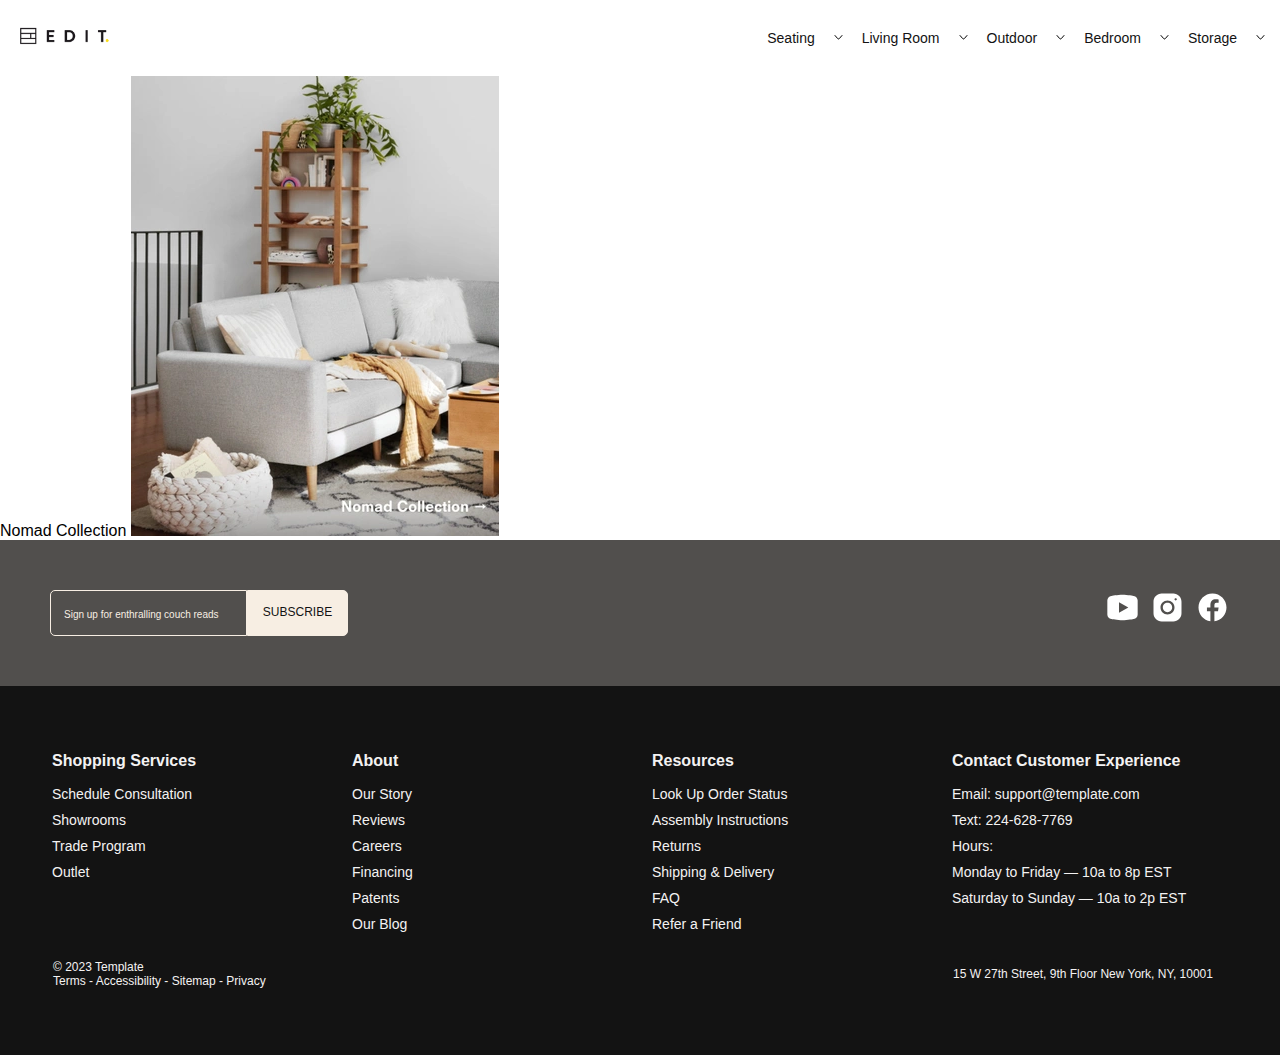
==== about_product.html @ 65f521b0 "add html for product info page" ====
<!DOCTYPE html>
<html lang="en">
  <head>
    <meta charset="UTF-8" />
    <meta name="viewport" content="width=device-width, initial-scale=1.0" />
    <title>Products</title>
    <link rel="stylesheet" href="sass.css" />
  </head>
  <body>
    <main>
      <header>
        <nav class="navbar">
          <div class="logo__img">
            <img src="assets/edit-extended-logo.png" alt="" />
          </div>
          <div class="menu">
            <div class="menu__item-icon">
              <a class="btn menu__item" href="">Seating</a>
              <svg
                width="9"
                height="5"
                viewBox="0 0 9 5"
                fill="none"
                xmlns="http://www.w3.org/2000/svg"
              >
                <path
                  d="M1 0.5L3.74742 3.63991C4.14584 4.09524 4.85417 4.09524 5.25258 3.63991L8 0.5"
                  stroke="black"
                  stroke-linecap="round"
                />
              </svg>
            </div>
            <div class="menu__item-icon">
              <a class="btn menu__item" href="">Living Room</a>
              <svg
                width="9"
                height="5"
                viewBox="0 0 9 5"
                fill="none"
                xmlns="http://www.w3.org/2000/svg"
              >
                <path
                  d="M1 0.5L3.74742 3.63991C4.14584 4.09524 4.85417 4.09524 5.25258 3.63991L8 0.5"
                  stroke="black"
                  stroke-linecap="round"
                />
              </svg>
            </div>
            <div class="menu__item-icon">
              <a class="btn menu__item" href="">Outdoor</a>
              <svg
                width="9"
                height="5"
                viewBox="0 0 9 5"
                fill="none"
                xmlns="http://www.w3.org/2000/svg"
              >
                <path
                  d="M1 0.5L3.74742 3.63991C4.14584 4.09524 4.85417 4.09524 5.25258 3.63991L8 0.5"
                  stroke="black"
                  stroke-linecap="round"
                />
              </svg>
            </div>
            <div class="menu__item-icon">
              <a class="btn menu__item" href="">Bedroom</a>
              <svg
                width="9"
                height="5"
                viewBox="0 0 9 5"
                fill="none"
                xmlns="http://www.w3.org/2000/svg"
              >
                <path
                  d="M1 0.5L3.74742 3.63991C4.14584 4.09524 4.85417 4.09524 5.25258 3.63991L8 0.5"
                  stroke="black"
                  stroke-linecap="round"
                />
              </svg>
            </div>
            <div class="menu__item-icon">
              <a class="btn menu__item" href="">Storage</a>
              <svg
                width="9"
                height="5"
                viewBox="0 0 9 5"
                fill="none"
                xmlns="http://www.w3.org/2000/svg"
              >
                <path
                  d="M1 0.5L3.74742 3.63991C4.14584 4.09524 4.85417 4.09524 5.25258 3.63991L8 0.5"
                  stroke="black"
                  stroke-linecap="round"
                />
              </svg>
            </div>
          </div>
        </nav>
      </header>
      <section>
        <span>Nomad Collection</span>
        <img src="assets/Nomad-Collection-V.webp" alt="" />
      </section>
      <section class="bg__newsletter">
        <div class="row__newsletter">
          <div class="btn__subscribe">
            <input class="" placeholder="Sign up for enthralling couch reads" />
            <button class="btn btn-grey">SUBSCRIBE</button>
          </div>
          <div class="icons">
            <img src="assets/socials/icons8-youtube.svg" alt="" />
            <img src="assets/socials/icons8-instagram.svg" alt="" />
            <img src="assets/socials/icons8-facebook.svg" alt="" />
          </div>
        </div>
      </section>
      <footer class="bg__color-footer container-fluid">
        <div class="container">
          <div class="row">
            <div class="col-lg-3 footer__list">
              <span class="list__title" href="">Shopping Services</span>
              <a class="btn" href="">Schedule Consultation</a>
              <a class="btn" href="">Showrooms</a>
              <a class="btn" href="">Trade Program</a>
              <a class="btn" href="">Outlet</a>
            </div>
            <div class="col-lg-3 footer__list">
              <span class="list__title" href="">About</span>
              <a class="btn" href="">Our Story</a>
              <a class="btn" href="">Reviews</a>
              <a class="btn" href="">Careers</a>
              <a class="btn" href="">Financing</a>
              <a class="btn" href="">Patents</a>
              <a class="btn" href="">Our Blog</a>
            </div>
            <div class="col-lg-3 footer__list">
              <span class="list__title" href="">Resources</span>
              <a class="btn" href="">Look Up Order Status</a>
              <a class="btn" href="">Assembly Instructions</a>
              <a class="btn" href="">Returns</a>
              <a class="btn" href="">Shipping & Delivery</a>
              <a class="btn" href="">FAQ</a>
              <a class="btn" href="">Refer a Friend</a>
            </div>
            <div class="col-lg-3 footer__list">
              <span class="list__title">Contact Customer Experience</span>
              <span class="btn">Email: support@template.com</span>
              <span class="btn">Text: 224-628-7769</span>
              <span class="btn">Hours:</span>
              <span class="btn">Monday to Friday — 10a to 8p EST</span>
              <span class="btn">Saturday to Sunday — 10a to 2p EST</span>
            </div>
          </div>
          <div class="row last__row-footer">
            <div class="footer__list col-lg-6">
              <span>© 2023 Template</span>
              <span>Terms - Accessibility - Sitemap - Privacy</span>
            </div>
            <span class="col-lg-3">
              15 W 27th Street, 9th Floor New York, NY, 10001</span
            >
          </div>
        </div>
      </footer>
    </main>
  </body>
</html>
---- sass.css ----
/*! normalize.css v8.0.1 | MIT License | github.com/necolas/normalize.css */
/* Document
   ========================================================================== */
/**
 * 1. Correct the line height in all browsers.
 * 2. Prevent adjustments of font size after orientation changes in iOS.
 */
html {
  line-height: 1.15; /* 1 */
  -webkit-text-size-adjust: 100%; /* 2 */
  font-family: "Poppins", sans-serif;
}

/* Sections
   ========================================================================== */
/**
 * Remove the margin in all browsers.
 */
body {
  margin: 0;
}

/**
 * Render the `main` element consistently in IE.
 */
main {
  display: block;
}

/**
 * Correct the font size and margin on `h1` elements within `section` and
 * `article` contexts in Chrome, Firefox, and Safari.
 */
h1 {
  font-size: 2em;
  margin: 0.67em 0;
}

/* Grouping content
   ========================================================================== */
/**
 * 1. Add the correct box sizing in Firefox.
 * 2. Show the overflow in Edge and IE.
 */
hr {
  box-sizing: content-box; /* 1 */
  height: 0; /* 1 */
  overflow: visible; /* 2 */
}

/**
 * 1. Correct the inheritance and scaling of font size in all browsers.
 * 2. Correct the odd `em` font sizing in all browsers.
 */
pre {
  font-family: monospace, monospace; /* 1 */
  font-size: 1em; /* 2 */
}

/* Text-level semantics
   ========================================================================== */
/**
 * Remove the gray background on active links in IE 10.
 */
a {
  background-color: transparent;
}

/**
 * 1. Remove the bottom border in Chrome 57-
 * 2. Add the correct text decoration in Chrome, Edge, IE, Opera, and Safari.
 */
abbr[title] {
  border-bottom: none; /* 1 */
  text-decoration: underline; /* 2 */
  -webkit-text-decoration: underline dotted;
          text-decoration: underline dotted; /* 2 */
}

/**
 * Add the correct font weight in Chrome, Edge, and Safari.
 */
b,
strong {
  font-weight: bolder;
}

/**
 * 1. Correct the inheritance and scaling of font size in all browsers.
 * 2. Correct the odd `em` font sizing in all browsers.
 */
code,
kbd,
samp {
  font-family: monospace, monospace; /* 1 */
  font-size: 1em; /* 2 */
}

/**
 * Add the correct font size in all browsers.
 */
small {
  font-size: 80%;
}

/**
 * Prevent `sub` and `sup` elements from affecting the line height in
 * all browsers.
 */
sub,
sup {
  font-size: 75%;
  line-height: 0;
  position: relative;
  vertical-align: baseline;
}

sub {
  bottom: -0.25em;
}

sup {
  top: -0.5em;
}

/* Embedded content
   ========================================================================== */
/**
 * Remove the border on images inside links in IE 10.
 */
img {
  border-style: none;
}

/* Forms
   ========================================================================== */
/**
 * 1. Change the font styles in all browsers.
 * 2. Remove the margin in Firefox and Safari.
 */
button,
input,
optgroup,
select,
textarea {
  font-family: inherit; /* 1 */
  font-size: 100%; /* 1 */
  line-height: 1.15; /* 1 */
  margin: 0; /* 2 */
}

/**
 * Show the overflow in IE.
 * 1. Show the overflow in Edge.
 */
button,
input { /* 1 */
  overflow: visible;
}

/**
 * Remove the inheritance of text transform in Edge, Firefox, and IE.
 * 1. Remove the inheritance of text transform in Firefox.
 */
button,
select { /* 1 */
  text-transform: none;
}

/**
 * Correct the inability to style clickable types in iOS and Safari.
 */
button,
[type=button],
[type=reset],
[type=submit] {
  -webkit-appearance: button;
}

/**
 * Remove the inner border and padding in Firefox.
 */
button::-moz-focus-inner,
[type=button]::-moz-focus-inner,
[type=reset]::-moz-focus-inner,
[type=submit]::-moz-focus-inner {
  border-style: none;
  padding: 0;
}

/**
 * Restore the focus styles unset by the previous rule.
 */
button:-moz-focusring,
[type=button]:-moz-focusring,
[type=reset]:-moz-focusring,
[type=submit]:-moz-focusring {
  outline: 1px dotted ButtonText;
}

/**
 * Correct the padding in Firefox.
 */
fieldset {
  padding: 0.35em 0.75em 0.625em;
}

/**
 * 1. Correct the text wrapping in Edge and IE.
 * 2. Correct the color inheritance from `fieldset` elements in IE.
 * 3. Remove the padding so developers are not caught out when they zero out
 *    `fieldset` elements in all browsers.
 */
legend {
  box-sizing: border-box; /* 1 */
  color: inherit; /* 2 */
  display: table; /* 1 */
  max-width: 100%; /* 1 */
  padding: 0; /* 3 */
  white-space: normal; /* 1 */
}

/**
 * Add the correct vertical alignment in Chrome, Firefox, and Opera.
 */
progress {
  vertical-align: baseline;
}

/**
 * Remove the default vertical scrollbar in IE 10+.
 */
textarea {
  overflow: auto;
}

/**
 * 1. Add the correct box sizing in IE 10.
 * 2. Remove the padding in IE 10.
 */
[type=checkbox],
[type=radio] {
  box-sizing: border-box; /* 1 */
  padding: 0; /* 2 */
}

/**
 * Correct the cursor style of increment and decrement buttons in Chrome.
 */
[type=number]::-webkit-inner-spin-button,
[type=number]::-webkit-outer-spin-button {
  height: auto;
}

/**
 * 1. Correct the odd appearance in Chrome and Safari.
 * 2. Correct the outline style in Safari.
 */
[type=search] {
  -webkit-appearance: textfield; /* 1 */
  outline-offset: -2px; /* 2 */
}

/**
 * Remove the inner padding in Chrome and Safari on macOS.
 */
[type=search]::-webkit-search-decoration {
  -webkit-appearance: none;
}

/**
 * 1. Correct the inability to style clickable types in iOS and Safari.
 * 2. Change font properties to `inherit` in Safari.
 */
::-webkit-file-upload-button {
  -webkit-appearance: button; /* 1 */
  font: inherit; /* 2 */
}

/* Interactive
   ========================================================================== */
/*
 * Add the correct display in Edge, IE 10+, and Firefox.
 */
details {
  display: block;
}

/*
 * Add the correct display in all browsers.
 */
summary {
  display: list-item;
}

/* Misc
   ========================================================================== */
/**
 * Add the correct display in IE 10+.
 */
template {
  display: none;
}

/**
 * Add the correct display in IE 10.
 */
[hidden] {
  display: none;
}

.container {
  max-width: 1200px;
  margin: 0 auto;
}

.container-fluid {
  width: 100%;
  margin: 0 auto;
}

[class*=col-] {
  box-sizing: border-box;
  padding: 8px;
}

.row {
  margin: 8px auto;
  display: flex;
  flex-wrap: wrap;
  justify-content: center;
  gap: 8px;
}

.col-lg-1 {
  width: calc(8.3333333333% - 8px);
}

.col-lg-2 {
  width: calc(16.6666666667% - 8px);
}

.col-lg-3 {
  width: calc(25% - 8px);
}

.col-lg-4 {
  width: calc(33.3333333333% - 8px);
}

.col-lg-5 {
  width: calc(41.6666666667% - 8px);
}

.col-lg-6 {
  width: calc(50% - 8px);
}

.col-lg-7 {
  width: calc(58.3333333333% - 8px);
}

.col-lg-8 {
  width: calc(66.6666666667% - 8px);
}

.col-lg-9 {
  width: calc(75% - 8px);
}

.col-lg-10 {
  width: calc(83.3333333333% - 8px);
}

.col-lg-11 {
  width: calc(91.6666666667% - 8px);
}

.col-lg-12 {
  width: calc(100% - 8px);
}

@media screen and (max-width: 768px) {
  .col-lg-1 {
    width: calc(100% - 8px);
  }
  .col-lg-2 {
    width: calc(100% - 8px);
  }
  .col-lg-3 {
    width: calc(100% - 8px);
  }
  .col-lg-4 {
    width: calc(100% - 8px);
  }
  .col-lg-5 {
    width: calc(100% - 8px);
  }
  .col-lg-6 {
    width: calc(100% - 8px);
  }
  .col-lg-7 {
    width: calc(100% - 8px);
  }
  .col-lg-8 {
    width: calc(100% - 8px);
  }
  .col-lg-9 {
    width: calc(100% - 8px);
  }
  .col-lg-10 {
    width: calc(100% - 8px);
  }
  .col-lg-11 {
    width: calc(100% - 8px);
  }
  .col-lg-12 {
    width: calc(100% - 8px);
  }
}
.btn {
  text-decoration: none;
  padding: 10px 14px;
  font-size: 14px;
  border-radius: 5px;
  color: rgb(19, 19, 19);
}
.btn-yellow {
  background-color: rgb(252, 237, 112);
}
.btn-grey {
  background-color: rgb(247, 238, 227);
}

.product__row img {
  width: 100%;
}

.btn {
  padding-top: 50px;
}

.btn {
  text-decoration: none;
  padding: 10px 14px;
  font-size: 14px;
  border-radius: 5px;
  color: rgb(19, 19, 19);
}
.btn-yellow {
  background-color: rgb(252, 237, 112);
}
.btn-grey {
  background-color: rgb(247, 238, 227);
}

h2 {
  font-weight: 100;
  margin: 50px 0 15px 0;
  text-align: center;
}

.navbar {
  display: flex;
  justify-content: space-between;
  align-items: center;
  padding: 15px;
}
.navbar .logo__img {
  background-color: 0;
  width: 100px;
}
.navbar .logo__img img {
  width: 100%;
}
.navbar .menu, .navbar .menu__item-icon {
  display: flex;
  align-items: center;
  gap: 5px;
}

.first__page-details {
  display: flex;
  flex-direction: column;
  align-items: flex-start;
  position: absolute;
  transform: translate(20vh, 15vh);
}
.first__page-details .first__page-title {
  color: rgb(243, 242, 242);
  font-weight: 100;
}

.third__page-wrapper {
  background: rgb(247, 238, 227);
  padding: 64px 0;
}
.third__page-wrapper .icon__details {
  display: flex;
  gap: 10px;
  align-items: center;
  justify-content: center;
}
.third__page-wrapper .icon__details img {
  width: 90px;
  height: 90px;
}

.rect__img {
  width: 200px;
  height: 350px;
  -o-object-fit: cover;
     object-fit: cover;
}

.fith__page-wrapper {
  background-color: rgb(247, 238, 227);
  margin-top: 60px;
}
.fith__page-wrapper .nomad {
  text-decoration: underline;
  text-underline-offset: 0.5em;
  letter-spacing: 7px;
  font-style: italic;
  font-weight: 100;
  padding-bottom: 30px;
}
.fith__page-wrapper .details {
  transform: translate(100px, 90px);
}
.fith__page-wrapper img {
  width: 100%;
}
.fith__page-wrapper p {
  font-weight: lighter;
  font-style: italic;
  width: 280px;
  line-height: 2.5;
}
.fith__page-wrapper p span {
  font-weight: bold;
}
.fith__page-wrapper .btn {
  padding: 10px 0 0 0;
  font-weight: bold;
}

.carousel__wrapper img {
  width: 300px;
  height: 300px;
}
.carousel__wrapper .overflow {
  width: 60vw;
  overflow-x: scroll;
  overflow-y: hidden;
  white-space: nowrap;
  -ms-overflow-style: none; /* IE and Edge */
  scrollbar-width: none;
}
.carousel__wrapper .overflow::-webkit-scrollbar {
  display: none;
}

.btn__wrapper {
  padding: 30px 0 80px 0;
}

.bg__newsletter {
  background-color: rgb(81, 79, 77);
  padding: 50px;
}
.bg__newsletter .icons {
  display: flex;
  gap: 10px;
}
.bg__newsletter .icons img {
  width: 35px;
  height: 35px;
}
.bg__newsletter .row__newsletter {
  display: flex;
  justify-content: space-between;
}
.bg__newsletter .btn__subscribe {
  width: 100%;
  display: flex;
}
.bg__newsletter .btn__subscribe input {
  background-color: transparent;
  margin: 0;
  border: 1px solid rgb(247, 238, 227);
  border-radius: 5px 0 0 5px;
  padding: 13px;
  width: 16%;
}
.bg__newsletter .btn__subscribe ::-moz-placeholder {
  color: rgb(247, 238, 227);
  font-size: 10px;
}
.bg__newsletter .btn__subscribe ::placeholder {
  color: rgb(247, 238, 227);
  font-size: 10px;
}
.bg__newsletter .btn__subscribe .btn {
  font-size: 12px;
  border: 1px solid rgb(247, 238, 227);
  margin: 0;
  padding: 15px;
  border-radius: 0 5px 5px 0;
}

.bg__color-footer {
  background-color: rgb(19, 19, 19);
  padding: 50px 0 50px 0px;
}

.footer__list {
  display: flex;
  flex-direction: column;
}
.footer__list .list__title {
  color: rgb(243, 242, 242);
  font-weight: bold;
  padding-bottom: 10px;
}
.footer__list .btn {
  color: rgb(243, 242, 242);
  padding: 5px 0;
}

.last__row-footer {
  justify-content: space-between;
  align-items: center;
}
.last__row-footer span {
  padding: 0 5px;
  color: rgb(243, 242, 242);
  font-size: 12px;
  font-weight: 100;
}/*# sourceMappingURL=sass.css.map */
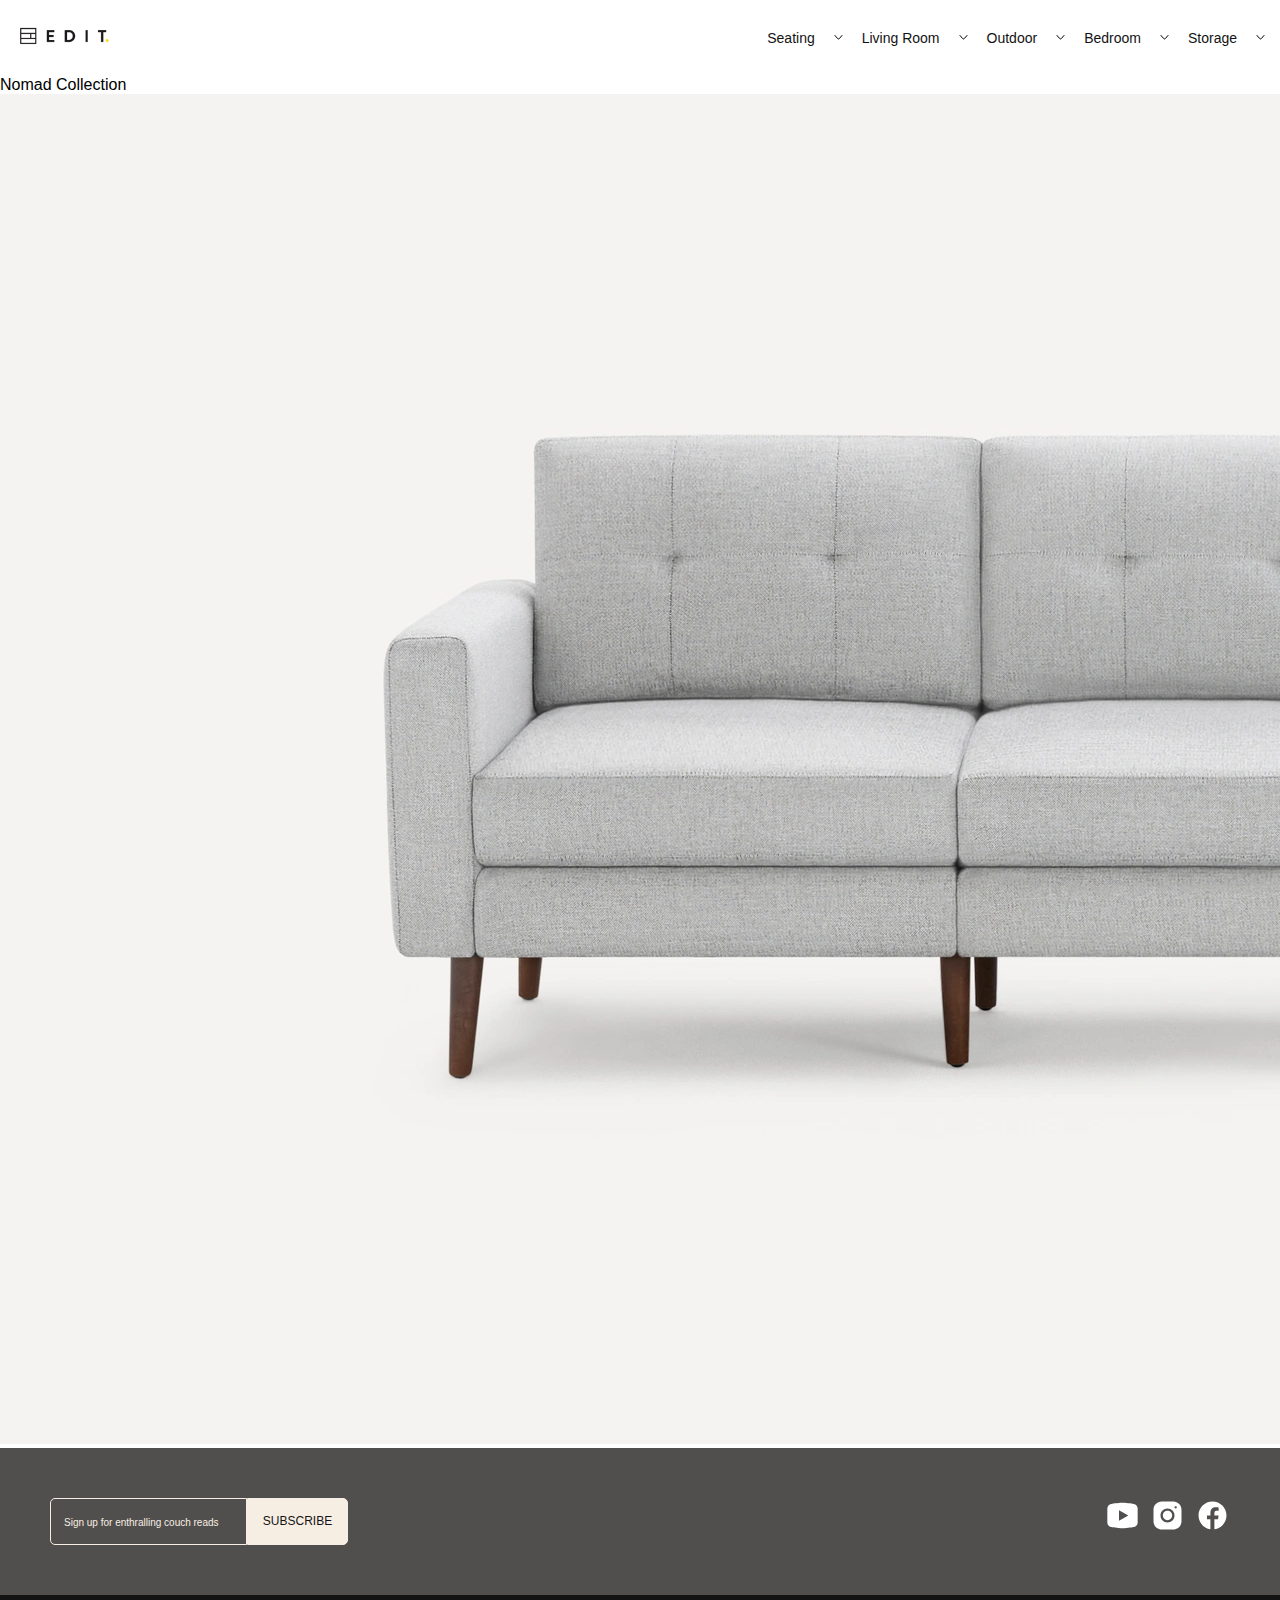
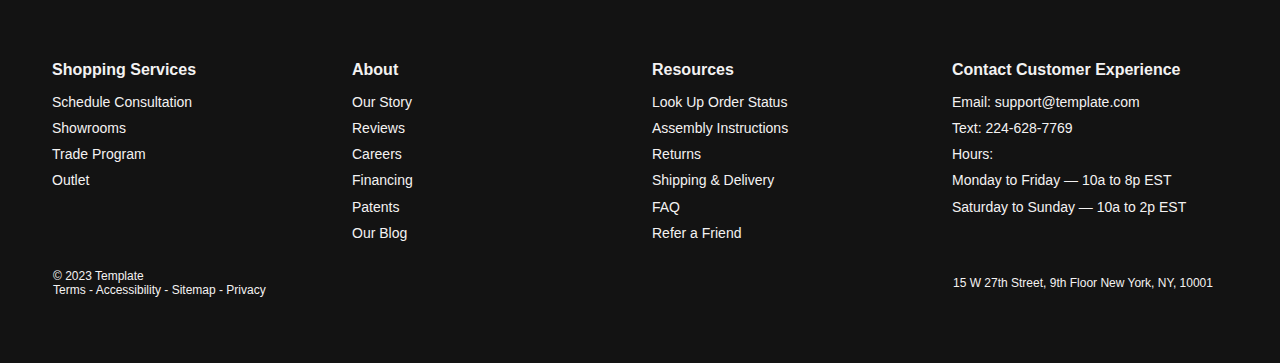
==== commit 1fe44373: "updated products page" ====
--- a/about_product.html
+++ b/about_product.html
@@ -99,7 +99,7 @@
       </header>
       <section>
         <span>Nomad Collection</span>
-        <img src="assets/Nomad-Collection-V.webp" alt="" />
+        <img src="assets/products/1/product.webp" alt="" />
       </section>
       <section class="bg__newsletter">
         <div class="row__newsletter">
--- a/sass.css
+++ b/sass.css
@@ -432,12 +432,29 @@
   background-color: rgb(247, 238, 227);
 }
 
+.product__title {
+  padding: 5px;
+}
+
 .product__row img {
   width: 100%;
 }
-
-.btn {
-  padding-top: 50px;
+.product__row .product__details--products {
+  display: flex;
+  flex-direction: column;
+  padding-top: 10px;
+  gap: 8px;
+}
+.product__row .product__details--products span:first-child {
+  font-weight: bold;
+}
+.product__row .product__details--products span:nth-child(2) {
+  color: rgb(172, 170, 170);
+  font-size: 14px;
+}
+
+.btn__more {
+  padding: 40px 0;
 }
 
 .btn {
@@ -455,9 +472,9 @@
 }
 
 h2 {
+  text-align: center;
   font-weight: 100;
-  margin: 50px 0 15px 0;
-  text-align: center;
+  padding-top: 15px;
 }
 
 .navbar {
@@ -479,21 +496,26 @@
   gap: 5px;
 }
 
-.first__page-details {
-  display: flex;
-  flex-direction: column;
-  align-items: flex-start;
+.first__page .first__page-details {
   position: absolute;
   transform: translate(20vh, 15vh);
 }
-.first__page-details .first__page-title {
+.first__page .first__page-details .first__page-title {
   color: rgb(243, 242, 242);
   font-weight: 100;
+}
+
+.header__img img {
+  -o-object-fit: cover;
+     object-fit: cover;
+  min-height: 100vh;
+  width: 100%;
 }
 
 .third__page-wrapper {
   background: rgb(247, 238, 227);
   padding: 64px 0;
+  margin-top: 50px;
 }
 .third__page-wrapper .icon__details {
   display: flex;
@@ -507,8 +529,8 @@
 }
 
 .rect__img {
-  width: 200px;
-  height: 350px;
+  width: 250px;
+  height: 450px;
   -o-object-fit: cover;
      object-fit: cover;
 }
@@ -548,13 +570,15 @@
 .carousel__wrapper img {
   width: 300px;
   height: 300px;
+  padding-right: 5px;
 }
 .carousel__wrapper .overflow {
-  width: 60vw;
+  padding-top: 20px;
+  margin-left: 20px;
   overflow-x: scroll;
   overflow-y: hidden;
   white-space: nowrap;
-  -ms-overflow-style: none; /* IE and Edge */
+  -ms-overflow-style: none;
   scrollbar-width: none;
 }
 .carousel__wrapper .overflow::-webkit-scrollbar {
@@ -637,4 +661,14 @@
   color: rgb(243, 242, 242);
   font-size: 12px;
   font-weight: 100;
+}
+
+@media (max-width: 768px) {
+  .first__page .first__page-details {
+    transform: translate(0, 0);
+    top: 250;
+  }
+  .first__page .first__page-details .first__page-title {
+    font-size: 16px;
+  }
 }/*# sourceMappingURL=sass.css.map */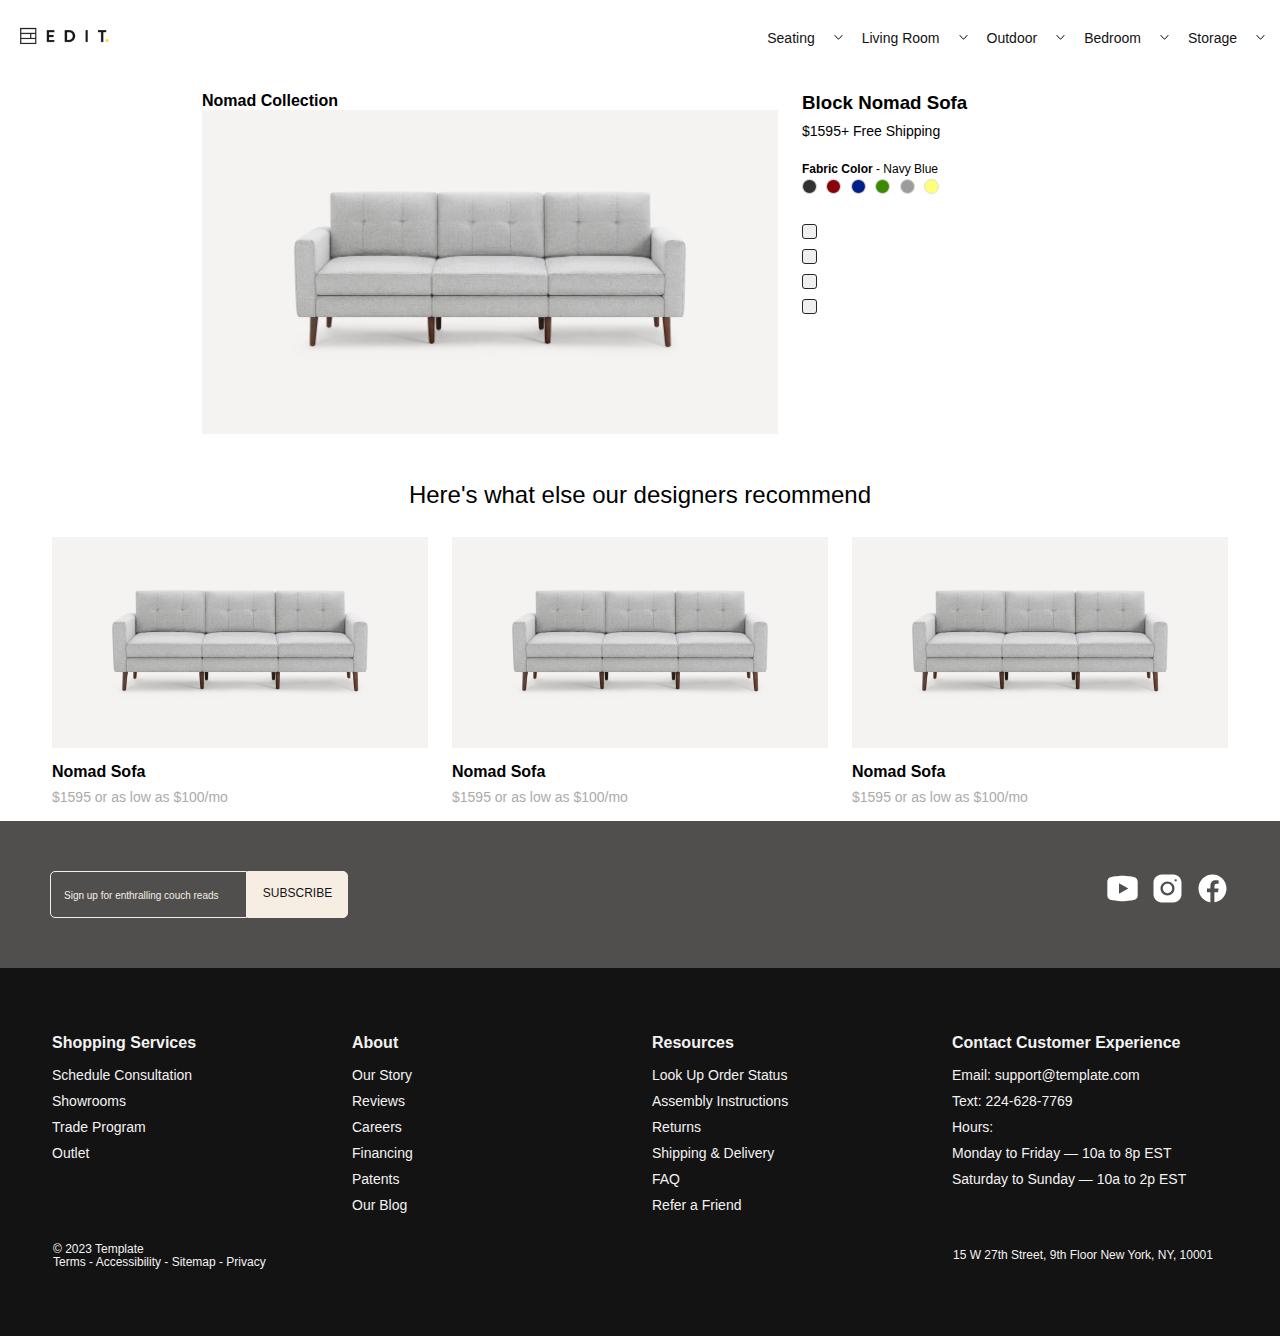
==== commit 349eb02c: "about_product updated" ====
--- a/about_product.html
+++ b/about_product.html
@@ -97,9 +97,63 @@
           </div>
         </nav>
       </header>
-      <section>
-        <span>Nomad Collection</span>
-        <img src="assets/products/1/product.webp" alt="" />
+      <section class="info__product container">
+        <div class="row">
+          <div class="col-lg-6">
+            <span class="collection__name">Nomad Collection</span>
+            <img src="assets/products/1/product.webp" alt="" />
+          </div>
+          <div div class="col-lg-3">
+            <h3 class="product__name">Block Nomad Sofa</h3>
+            <span class="product__price">$1595+ Free Shipping</span>
+            <div>
+              <span class="product__color">
+                <b>Fabric Color</b> - Navy Blue
+              </span>
+              <div class="radio__btn-color">
+                <button class="swatch"></button>
+                <button class="swatch"></button>
+                <button class="swatch"></button>
+                <button class="swatch"></button>
+                <button class="swatch"></button>
+                <button class="swatch"></button>
+              </div>
+            </div>
+            <div class="radio__btn-square">
+              <button class="square"></button>
+              <button class="square"></button>
+              <button class="square"></button>
+              <button class="square"></button>
+            </div>
+          </div>
+        </div>
+      </section>
+      <section class="container">
+        <h2 class="page__title">Here's what else our designers recommend</h2>
+        <div class="row product__row">
+          <div class="col-lg-4">
+            <img src="assets/products/1/product.webp" alt="" />
+            <div class="product__details--products">
+              <span>Nomad Sofa</span>
+              <span>$1595 or as low as $100/mo</span>
+            </div>
+          </div>
+          <div class="col-lg-4">
+            <img src="assets/products/1/product.webp" alt="" />
+            <div class="product__details--products">
+              <span>Nomad Sofa</span>
+              <span>$1595 or as low as $100/mo</span>
+            </div>
+          </div>
+
+          <div class="col-lg-4">
+            <img src="assets/products/1/product.webp" alt="" />
+            <div class="product__details--products">
+              <span>Nomad Sofa</span>
+              <span>$1595 or as low as $100/mo</span>
+            </div>
+          </div>
+        </div>
       </section>
       <section class="bg__newsletter">
         <div class="row__newsletter">
--- a/sass.css
+++ b/sass.css
@@ -663,6 +663,69 @@
   font-weight: 100;
 }
 
+.info__product .collection__name {
+  font-weight: bold;
+  padding-bottom: 10px;
+}
+.info__product img {
+  width: 100%;
+}
+.info__product .product__name {
+  margin: 0px;
+}
+.info__product .product__price {
+  display: inline-block;
+  font-size: 14px;
+  padding: 10px 0 20px 0;
+}
+.info__product .product__color {
+  font-size: 12px;
+}
+
+.radio__btn-color .swatch {
+  cursor: pointer;
+  border: 1px solid rgb(223, 223, 223);
+  border-radius: 100%;
+  height: 15px;
+  width: 15px;
+  margin: 0 5px 30px 0;
+}
+.radio__btn-color button:nth-child(1) {
+  background: rgb(50, 50, 50);
+}
+.radio__btn-color button:nth-child(2) {
+  background: rgb(137, 1, 9);
+}
+.radio__btn-color button:nth-child(3) {
+  background: rgb(1, 31, 137);
+}
+.radio__btn-color button:nth-child(4) {
+  background: rgb(61, 137, 1);
+}
+.radio__btn-color button:nth-child(5) {
+  background: rgb(156, 156, 156);
+}
+.radio__btn-color button:nth-child(6) {
+  background: rgb(255, 255, 121);
+}
+.radio__btn-color button:focus {
+  box-shadow: inset 0 0 0 2px white;
+}
+
+.radio__btn-square .square {
+  display: flex;
+  flex-direction: column;
+  cursor: pointer;
+  border: 1px solid rgb(38, 38, 38);
+  margin: 0 0px 10px 0;
+  border-radius: 3px;
+  height: 15px;
+  width: 15px;
+}
+.radio__btn-square button:focus {
+  box-shadow: inset 0 0 0 10px rgb(172, 172, 172);
+}
+
 @media (max-width: 768px) {
   .first__page .first__page-details {
     transform: translate(0, 0);
